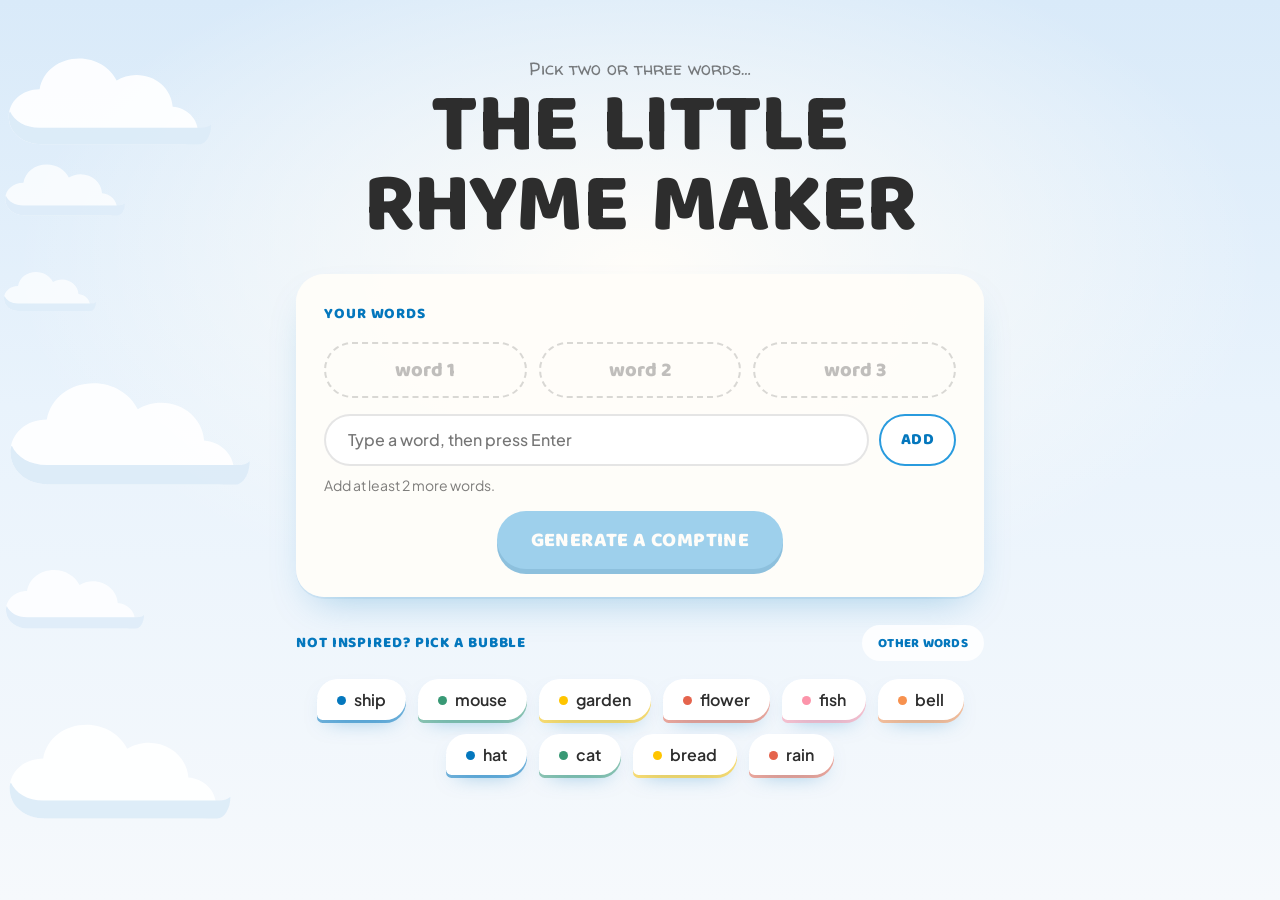
==== site/index.html @ 5a245ee1 "Générateur de comptines : notebooks, modèle final et site" ====
<!doctype html>
<html lang="en">
<head>
  <meta charset="utf-8">
  <meta name="viewport" content="width=device-width, initial-scale=1">
  <title>The Little Rhyme Maker</title>
  <link rel="preconnect" href="https://fonts.googleapis.com">
  <link rel="preconnect" href="https://fonts.gstatic.com" crossorigin>
  <link href="https://fonts.googleapis.com/css2?family=Baloo+2:wght@600;800&family=Plus+Jakarta+Sans:wght@400;600;700&family=Walter+Turncoat&display=swap" rel="stylesheet">
  <link rel="stylesheet" href="style.css">
</head>
<body>
  <div class="sky" aria-hidden="true">
    <svg class="cloud c1" viewBox="0 0 200 90"><use href="#cloud"/></svg>
    <svg class="cloud c2" viewBox="0 0 200 90"><use href="#cloud"/></svg>
    <svg class="cloud c3" viewBox="0 0 200 90"><use href="#cloud"/></svg>
    <svg class="cloud c4" viewBox="0 0 200 90"><use href="#cloud"/></svg>
    <svg class="cloud c5" viewBox="0 0 200 90"><use href="#cloud"/></svg>
    <svg class="cloud c6" viewBox="0 0 200 90"><use href="#cloud"/></svg>
  </div>
  <svg width="0" height="0" style="position:absolute">
    <defs>
      <symbol id="cloud" viewBox="0 0 200 90">
        <path d="M38 82c-18 0-30-11-30-25s12-25 28-25c3-17 18-28 36-28 15 0 28 8 34 20 5-3 11-5 18-5 18 0 32 13 33 29 13 1 23 11 23 23 0 6-5 11-11 11z" fill="#ffffff"/>
        <path d="M38 82c-18 0-30-11-30-25 0-2 0-3 1-5 4 9 14 15 27 15h147c4 0 7-1 9-3 0 10-5 18-11 18z" fill="#dcebf8"/>
      </symbol>
    </defs>
  </svg>

  <main>
    <header>
      <p class="subtitle">Pick two or three words…</p>
      <h1 class="title" aria-label="The Little Rhyme Maker">
        <span class="title-line">The little</span>
        <span class="title-line">rhyme maker</span>
      </h1>
    </header>

    <section class="card" aria-labelledby="words-label">
      <h2 id="words-label" class="card-label">Your words</h2>
      <ul class="slots" id="slots" aria-live="polite"></ul>

      <form class="add" id="add-form" autocomplete="off">
        <input id="word-input" type="text" maxlength="20" placeholder="Type a word, then press Enter"
               aria-label="A keyword, in English">
        <button type="submit" class="btn btn-ghost" id="add-btn">Add</button>
      </form>
      <p class="hint" id="hint">Add at least 2 words.</p>

      <button class="btn btn-main" id="generate-btn" disabled>Generate a comptine</button>
    </section>

    <section class="ideas" aria-labelledby="ideas-label">
      <div class="ideas-head">
        <h2 id="ideas-label" class="ideas-label">Not inspired? Pick a bubble</h2>
        <button class="btn btn-small" id="shuffle-btn" type="button">Other words</button>
      </div>
      <div class="bubbles" id="bubbles"></div>
    </section>

    <section class="result card" id="result" hidden aria-live="polite">
      <div class="writing" id="writing" hidden>
        <span class="dot"></span><span class="dot"></span><span class="dot"></span>
        <span class="writing-text">Writing your comptine…</span>
      </div>
      <div class="poem" id="poem"></div>
      <p class="meta" id="meta"></p>
      <button class="btn btn-ghost" id="again-btn" hidden>Another one with the same words</button>
    </section>
  </main>

  <script src="app.js"></script>
</body>
</html>
---- site/style.css ----
:root {
  --dark: #2d2d2d;
  --muted: rgba(45, 45, 45, 0.62);
  --white: #fffdf9;
  --blue: #0477bd;
  --sky-blue: #299bde;
  --yellow: #ffc500;
  --red: #e5644d;
  --green: #389975;
  --pink: #fc94aa;
  --orange: #f7914e;
  --radius: 28px;
  --title: "Baloo 2", system-ui, sans-serif;
  --hand: "Walter Turncoat", "Comic Sans MS", cursive;
  --text: "Plus Jakarta Sans", system-ui, sans-serif;
}

* { box-sizing: border-box; }
[hidden] { display: none !important; } /* sinon un display: flex l'emporte sur l'attribut hidden */

body {
  margin: 0;
  min-height: 100vh;
  font-family: var(--text);
  color: var(--dark);
  background:
    radial-gradient(ellipse 70% 55% at 50% 30%, var(--white) 0%, rgba(255, 253, 249, 0) 70%),
    linear-gradient(180deg, #d9eaf9 0%, #e9f3fc 45%, #f6f9fc 100%);
  background-attachment: fixed;
  overflow-x: hidden;
}

/* --- Le ciel et ses nuages ---------------------------------------------------------- */

.sky { position: fixed; inset: 0; pointer-events: none; z-index: 0; }
.cloud { position: absolute; width: 180px; opacity: 0.9; animation: drift linear infinite; }
.c1 { top: 6%;  width: 220px; animation-duration: 95s;  animation-delay: -20s; }
.c2 { top: 18%; width: 130px; animation-duration: 70s;  animation-delay: -50s; opacity: 0.75; }
.c3 { top: 42%; width: 260px; animation-duration: 120s; animation-delay: -80s; }
.c4 { top: 63%; width: 150px; animation-duration: 85s;  animation-delay: -10s; opacity: 0.8; }
.c5 { top: 80%; width: 240px; animation-duration: 110s; animation-delay: -60s; }
.c6 { top: 30%; width: 100px; animation-duration: 60s;  animation-delay: -35s; opacity: 0.7; }

@keyframes drift {
  from { transform: translateX(-300px); }
  to   { transform: translateX(calc(100vw + 300px)); }
}

/* --- Mise en page ----------------------------------------------------------------- */

main {
  position: relative;
  z-index: 1;
  max-width: 720px;
  margin: 0 auto;
  padding: 56px 16px 80px;
  display: flex;
  flex-direction: column;
  gap: 28px;
}

header { text-align: center; }

.subtitle {
  margin: 0 0 4px;
  font-family: var(--hand);
  font-size: 18px;
  color: var(--muted);
}

/* --- Le titre aux lettres qui sautent ---------------------------------------------- */

.title {
  margin: 0;
  font-family: var(--title);
  font-weight: 800;
  font-size: clamp(44px, 10vw, 84px);
  line-height: 0.95;
  text-transform: uppercase;
  letter-spacing: -0.01em;
  color: var(--dark);
  user-select: none;
}
.title-line { display: block; }
.char { display: inline-block; cursor: default; will-change: transform; }
.char.space { width: 0.28em; }

/* --- Les cartes ----------------------------------------------------------------- */

.card {
  background: rgba(255, 253, 249, 0.92);
  border-radius: var(--radius);
  padding: 28px;
  box-shadow: 0 2px 0 rgba(4, 119, 189, 0.08), 0 18px 40px -18px rgba(4, 119, 189, 0.35);
  display: flex;
  flex-direction: column;
  gap: 16px;
}

.card-label, .ideas-label {
  margin: 0;
  font-family: var(--title);
  font-weight: 800;
  font-size: 15px;
  letter-spacing: 0.06em;
  text-transform: uppercase;
  color: var(--blue);
}

/* --- Les trois emplacements de mots ---------------------------------------------------- */

.slots {
  list-style: none;
  margin: 0;
  padding: 0;
  display: grid;
  grid-template-columns: repeat(3, 1fr);
  gap: 12px;
}

.slot {
  --c: var(--blue);
  position: relative;
  height: 56px;
  border-radius: 999px;
  border: 2px dashed rgba(45, 45, 45, 0.18);
  display: flex;
  align-items: center;
  justify-content: center;
  font-family: var(--title);
  font-weight: 800;
  font-size: 20px;
  color: rgba(45, 45, 45, 0.3);
  transition: border-color 0.25s, background 0.25s, transform 0.25s;
}
.slot:nth-child(1) { --c: var(--blue); }
.slot:nth-child(2) { --c: var(--green); }
.slot:nth-child(3) { --c: var(--orange); }

.slot.filled {
  border: 2px solid var(--c);
  background: color-mix(in srgb, var(--c) 12%, transparent);
  color: var(--dark);
  animation: pop 0.35s cubic-bezier(.3, 1.6, .5, 1);
}

.slot input {
  width: 100%;
  height: 100%;
  padding: 0 40px 0 18px;
  border: 0;
  background: transparent;
  font: inherit;
  color: inherit;
  text-align: center;
  border-radius: 999px;
  outline: none;
}
.slot input:focus-visible { box-shadow: 0 0 0 3px color-mix(in srgb, var(--c) 35%, transparent); }

.slot .remove {
  position: absolute;
  right: 8px;
  width: 30px;
  height: 30px;
  border: 0;
  border-radius: 50%;
  background: transparent;
  color: var(--muted);
  font-size: 20px;
  line-height: 1;
  cursor: pointer;
}
.slot .remove:hover { background: rgba(45, 45, 45, 0.08); color: var(--dark); }

@keyframes pop {
  from { transform: scale(0.85); }
  to   { transform: scale(1); }
}

/* --- La barre de saisie -------------------------------------------------------- */

.add { display: flex; gap: 10px; }
.add input {
  flex: 1;
  min-width: 0;
  height: 52px;
  padding: 0 22px;
  border-radius: 999px;
  border: 2px solid rgba(45, 45, 45, 0.12);
  background: #fff;
  font: 500 16px var(--text);
  color: var(--dark);
  outline: none;
  transition: border-color 0.2s;
}
.add input:focus { border-color: var(--sky-blue); }
.add input:disabled { background: rgba(255, 255, 255, 0.5); }

.hint { margin: -6px 0 0; font-size: 14px; color: var(--muted); min-height: 1.4em; }

/* --- Les boutons ----------------------------------------------------------------- */

.btn {
  border: 0;
  border-radius: 999px;
  font-family: var(--title);
  font-weight: 800;
  text-transform: uppercase;
  letter-spacing: 0.02em;
  cursor: pointer;
  transition: transform 0.2s, box-shadow 0.2s, background 0.2s, opacity 0.2s;
}
.btn:disabled { cursor: not-allowed; opacity: 0.45; }

.btn-main {
  align-self: center;
  height: 58px;
  padding: 0 34px;
  font-size: 20px;
  color: var(--white);
  background: var(--sky-blue);
  box-shadow: 0 5px 0 var(--blue);
}
.btn-main:not(:disabled):hover { transform: translateY(-2px); box-shadow: 0 7px 0 var(--blue); }
.btn-main:not(:disabled):active { transform: translateY(3px); box-shadow: 0 2px 0 var(--blue); }

.btn-ghost {
  height: 52px;
  padding: 0 22px;
  font-size: 16px;
  color: var(--blue);
  background: #fff;
  box-shadow: inset 0 0 0 2px var(--sky-blue);
}
.btn-ghost:not(:disabled):hover { background: #eef6fd; }

.btn-small {
  height: 36px;
  padding: 0 16px;
  font-size: 13px;
  color: var(--blue);
  background: rgba(255, 255, 255, 0.85);
}
.btn-small:hover { background: #fff; }

/* --- Les bulles d'idées ------------------------------------------------------------ */

.ideas { display: flex; flex-direction: column; gap: 14px; }
.ideas-head { display: flex; align-items: center; justify-content: space-between; gap: 12px; flex-wrap: wrap; }

.bubbles { display: flex; flex-wrap: wrap; justify-content: center; gap: 14px 12px; padding: 4px 0; }

.bubble {
  --c: var(--blue);
  position: relative;
  padding: 10px 20px;
  border: 0;
  border-radius: 22px 22px 22px 6px;
  background: #fff;
  color: var(--dark);
  font: 600 16px var(--text);
  cursor: pointer;
  box-shadow: 0 3px 0 color-mix(in srgb, var(--c) 55%, transparent), 0 10px 22px -12px rgba(4, 119, 189, 0.5);
  animation: bob 4s ease-in-out infinite;
  transition: transform 0.2s, opacity 0.3s, background 0.2s;
}
.bubble::before {
  content: "";
  display: inline-block;
  width: 9px;
  height: 9px;
  margin-right: 8px;
  border-radius: 50%;
  background: var(--c);
  vertical-align: 1px;
}
.bubble:hover { background: color-mix(in srgb, var(--c) 14%, #fff); animation-play-state: paused; transform: translateY(-4px) scale(1.06); }
.bubble.used {
  pointer-events: none;
  background: color-mix(in srgb, var(--c) 22%, #fff);
  animation-play-state: paused;
}
.bubble.used::before { content: "✓"; width: auto; height: auto; background: none; color: var(--c); font-weight: 700; }
.bubble:disabled { cursor: not-allowed; opacity: 0.45; }

@keyframes bob {
  0%, 100% { transform: translateY(0); }
  50%      { transform: translateY(-6px); }
}

/* --- La comptine --------------------------------------------------------------- */

.result { align-items: center; text-align: center; padding: 34px 28px; }

.poem { display: flex; flex-direction: column; gap: 6px; }
.poem-line {
  font-family: var(--title);
  font-weight: 600;
  font-size: clamp(20px, 3.6vw, 26px);
  line-height: 1.3;
  opacity: 0;
  transform: translateY(10px);
  animation: line-in 0.5s ease forwards;
}
.poem-line mark {
  background: none;
  color: var(--c, var(--blue));
  font-weight: 800;
  border-bottom: 3px solid color-mix(in srgb, var(--c, var(--blue)) 40%, transparent);
}

@keyframes line-in { to { opacity: 1; transform: translateY(0); } }

.meta { margin: 6px 0 0; font-size: 14px; color: var(--muted); }
.error { color: var(--red); font-weight: 600; }

.writing { display: flex; align-items: center; gap: 6px; font-family: var(--hand); color: var(--muted); }
.writing-text { margin-left: 8px; }
.dot { width: 10px; height: 10px; border-radius: 50%; background: var(--sky-blue); animation: hop 0.9s ease-in-out infinite; }
.dot:nth-child(2) { background: var(--green); animation-delay: 0.15s; }
.dot:nth-child(3) { background: var(--orange); animation-delay: 0.3s; }

@keyframes hop {
  0%, 100% { transform: translateY(0); }
  40%      { transform: translateY(-9px); }
}

/* --- Petits écrans et mouvement réduit --------------------------------------------------- */

@media (max-width: 560px) {
  main { padding-top: 36px; gap: 22px; }
  .card { padding: 20px; }
  .slots { grid-template-columns: 1fr; gap: 10px; }
  .slot { height: 50px; }
  .add { flex-direction: column; }
  .add input { flex: none; } /* en colonne, flex: 1 écraserait sa hauteur */
  .add .btn-ghost { width: 100%; }
}

@media (prefers-reduced-motion: reduce) {
  .cloud, .bubble, .dot { animation: none; }
  .poem-line { animation-duration: 0.01s; }
}
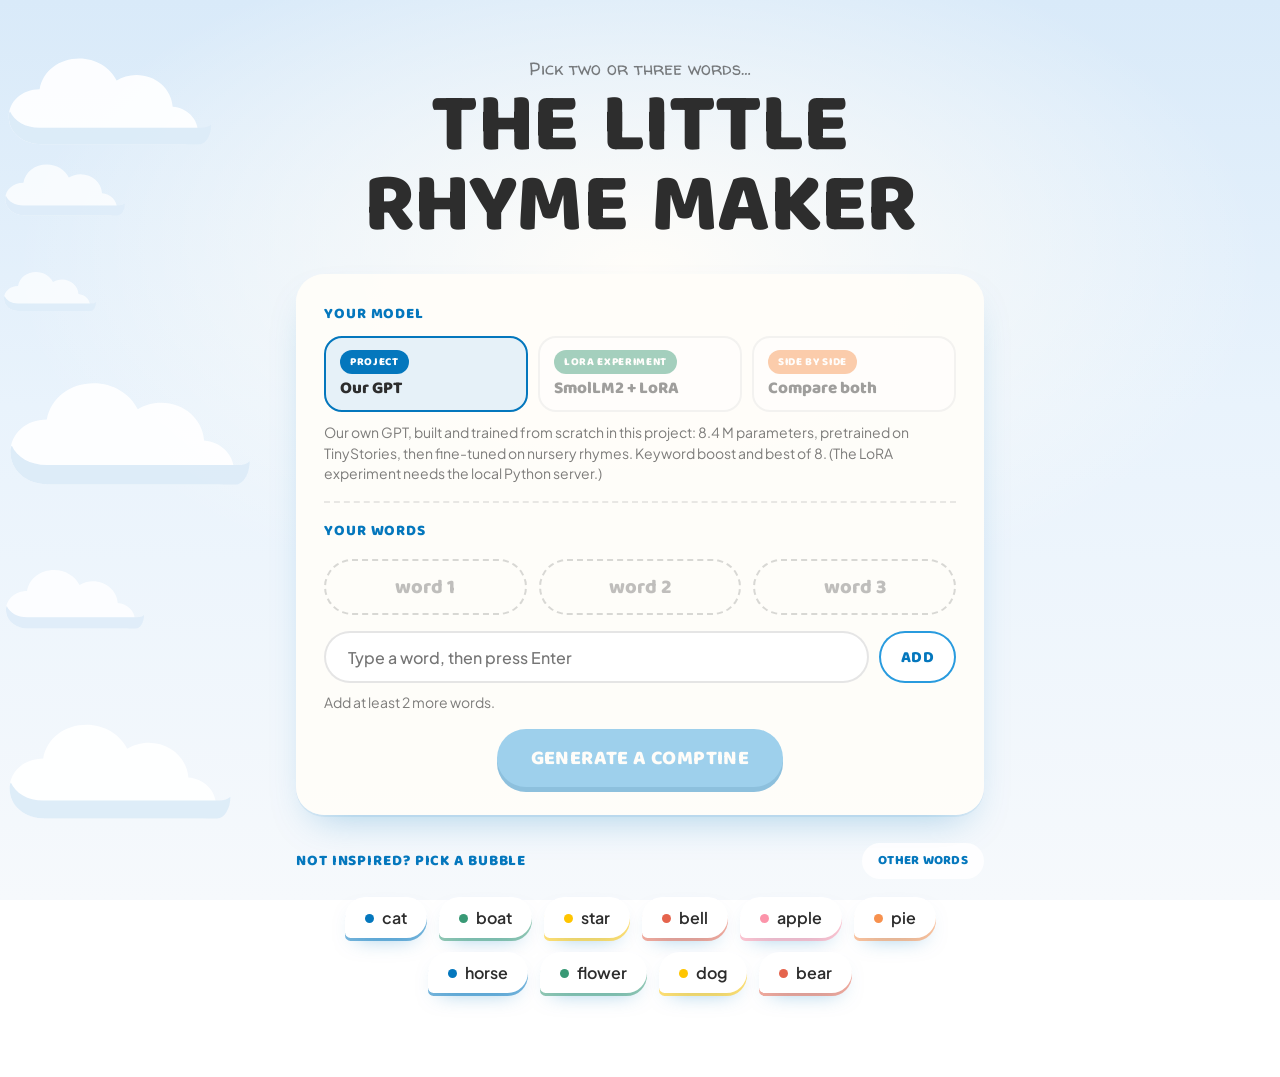
==== commit ef10a74d: "lora" ====
--- a/site/index.html
+++ b/site/index.html
@@ -37,6 +37,25 @@
     </header>
 
     <section class="card" aria-labelledby="words-label">
+      <div class="model-picker">
+        <h2 id="model-label" class="card-label">Your model</h2>
+        <div class="model-tabs" role="radiogroup" aria-labelledby="model-label">
+          <button type="button" class="model-tab" data-model="original" role="radio">
+            <span class="tag tag-original">Project</span>
+            <span class="model-name">Our GPT</span>
+          </button>
+          <button type="button" class="model-tab" data-model="lora" role="radio">
+            <span class="tag tag-lora">LoRA experiment</span>
+            <span class="model-name">SmolLM2 + LoRA</span>
+          </button>
+          <button type="button" class="model-tab" data-model="compare" role="radio">
+            <span class="tag tag-compare">Side by side</span>
+            <span class="model-name">Compare both</span>
+          </button>
+        </div>
+        <p class="model-info" id="model-info"></p>
+      </div>
+
       <h2 id="words-label" class="card-label">Your words</h2>
       <ul class="slots" id="slots" aria-live="polite"></ul>
 
@@ -59,12 +78,7 @@
     </section>
 
     <section class="result card" id="result" hidden aria-live="polite">
-      <div class="writing" id="writing" hidden>
-        <span class="dot"></span><span class="dot"></span><span class="dot"></span>
-        <span class="writing-text">Writing your comptine…</span>
-      </div>
-      <div class="poem" id="poem"></div>
-      <p class="meta" id="meta"></p>
+      <div class="poems" id="poems"></div>
       <button class="btn btn-ghost" id="again-btn" hidden>Another one with the same words</button>
     </section>
   </main>
--- a/site/style.css
+++ b/site/style.css
@@ -342,3 +342,52 @@
   .cloud, .bubble, .dot { animation: none; }
   .poem-line { animation-duration: 0.01s; }
 }
+
+/* --- Mode navigateur : l'état du modèle sous le bouton ---------------------------------- */
+.model-status { margin: -4px 0 0; text-align: center; }
+
+/* --- Le choix du modèle : projet initial / expérience LoRA ---------------------------------- */
+
+.model-picker { display: flex; flex-direction: column; gap: 10px; padding-bottom: 18px;
+                border-bottom: 2px dashed rgba(45, 45, 45, 0.1); }
+.model-tabs { display: grid; grid-template-columns: repeat(3, 1fr); gap: 10px; }
+
+.model-tab {
+  display: flex; flex-direction: column; align-items: flex-start; gap: 6px;
+  padding: 12px 14px; border-radius: 18px; border: 2px solid rgba(45, 45, 45, 0.12);
+  background: #fff; cursor: pointer; text-align: left; font: inherit; color: var(--dark);
+  transition: border-color 0.2s, background 0.2s, transform 0.2s;
+}
+.model-tab:not(:disabled):hover { transform: translateY(-2px); }
+.model-tab.active { border-color: var(--c, var(--blue)); background: color-mix(in srgb, var(--c, var(--blue)) 10%, #fff); }
+.model-tab[data-model="original"] { --c: var(--blue); }
+.model-tab[data-model="lora"] { --c: var(--green); }
+.model-tab[data-model="compare"] { --c: var(--orange); }
+.model-tab:disabled { cursor: not-allowed; opacity: 0.45; }
+.model-name { font-family: var(--title); font-weight: 800; font-size: 17px; line-height: 1.1; }
+.model-info { margin: 0; font-size: 14px; color: var(--muted); line-height: 1.45; }
+
+.tag {
+  display: inline-block; padding: 3px 10px; border-radius: 999px;
+  font: 800 11px var(--title); letter-spacing: 0.06em; text-transform: uppercase; color: #fff;
+}
+.tag-original { background: var(--blue); }
+.tag-lora { background: var(--green); }
+.tag-compare { background: var(--orange); }
+
+/* --- Les comptines : un panneau par modèle --------------------------------------------- */
+
+.poems { display: grid; gap: 18px; width: 100%; }
+.poems.compare { grid-template-columns: 1fr 1fr; }
+.poem-panel { display: flex; flex-direction: column; align-items: center; gap: 12px;
+              padding: 6px 4px; border-top: 4px solid var(--c, var(--blue)); padding-top: 14px; }
+.poems:not(.compare) .poem-panel { border-top: 0; padding-top: 0; }
+.panel-original { --c: var(--blue); }
+.panel-lora { --c: var(--green); }
+.panel-head { display: flex; flex-wrap: wrap; justify-content: center; align-items: center; gap: 8px; }
+.panel-name { font-family: var(--title); font-weight: 800; font-size: 15px; color: var(--muted); }
+.poems.compare .poem-line { font-size: clamp(17px, 2.4vw, 21px); }
+
+@media (max-width: 560px) {
+  .model-tabs, .poems.compare { grid-template-columns: 1fr; }
+}
